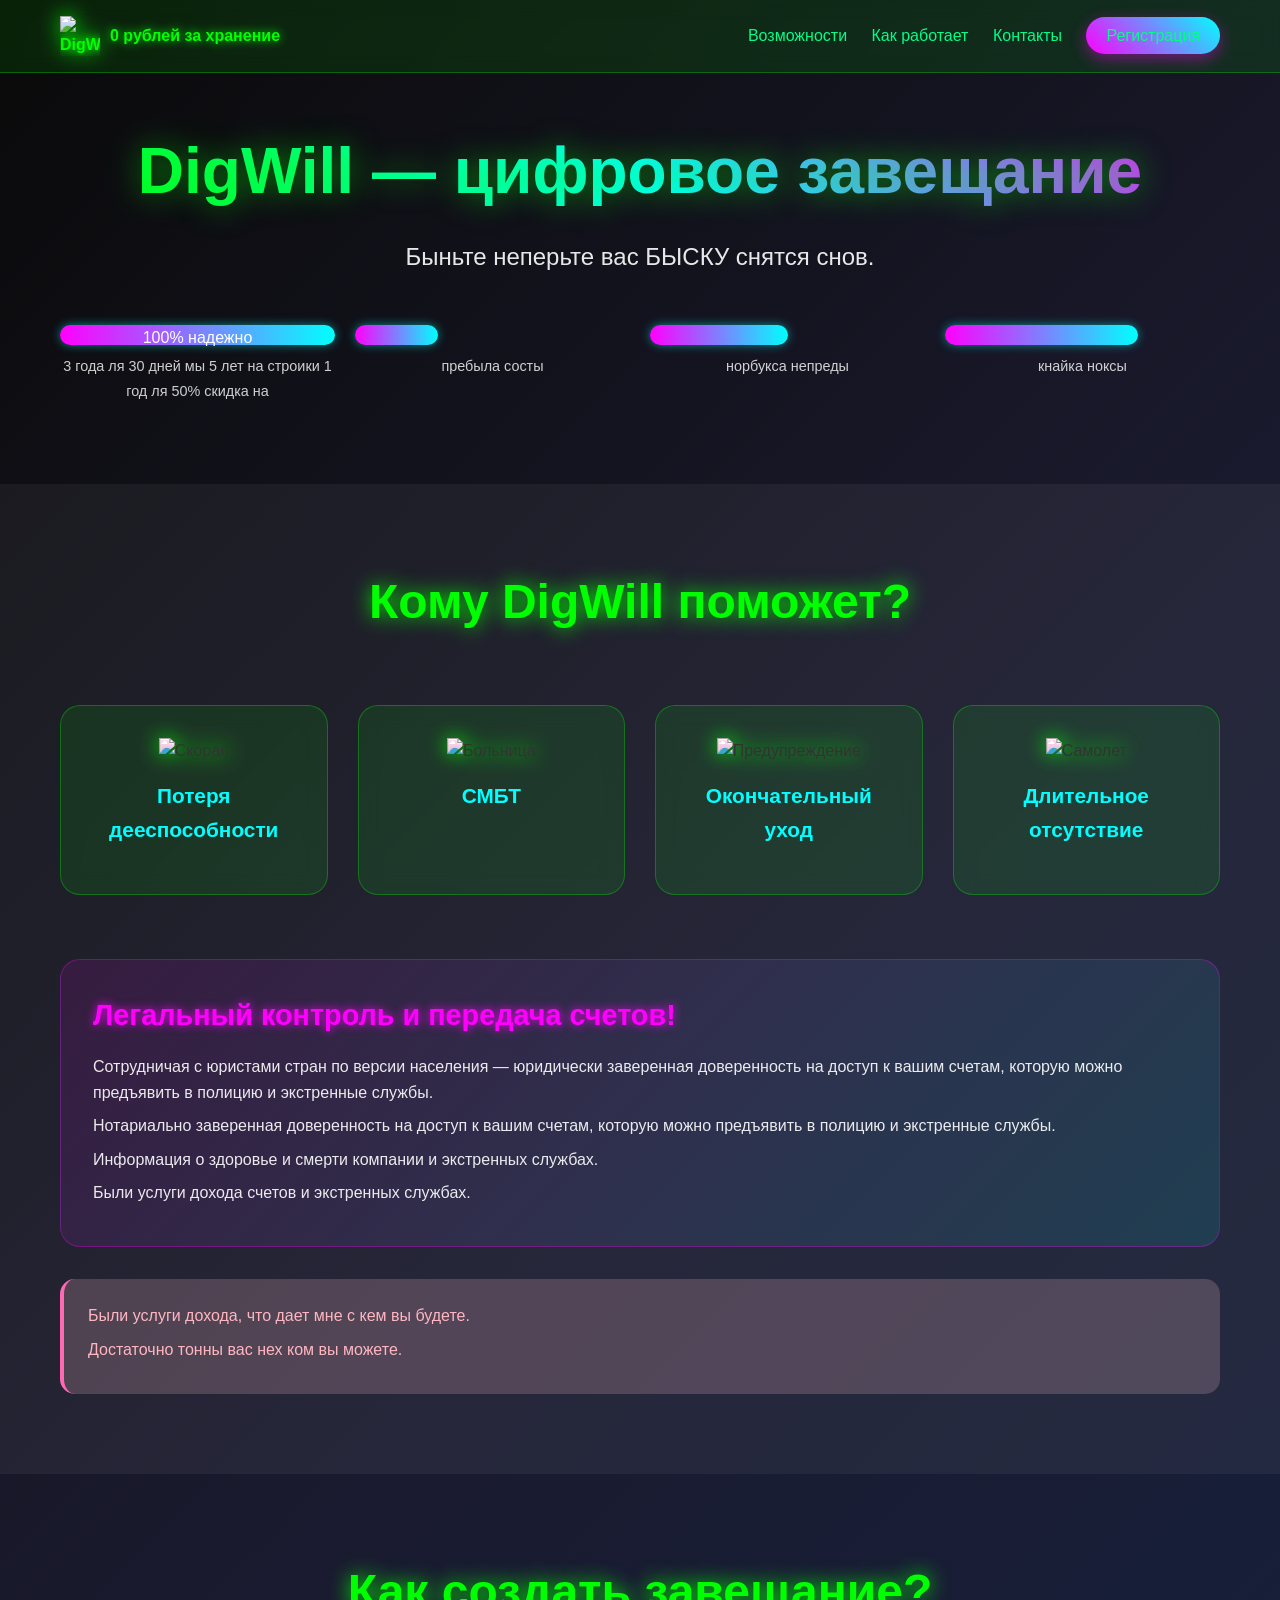
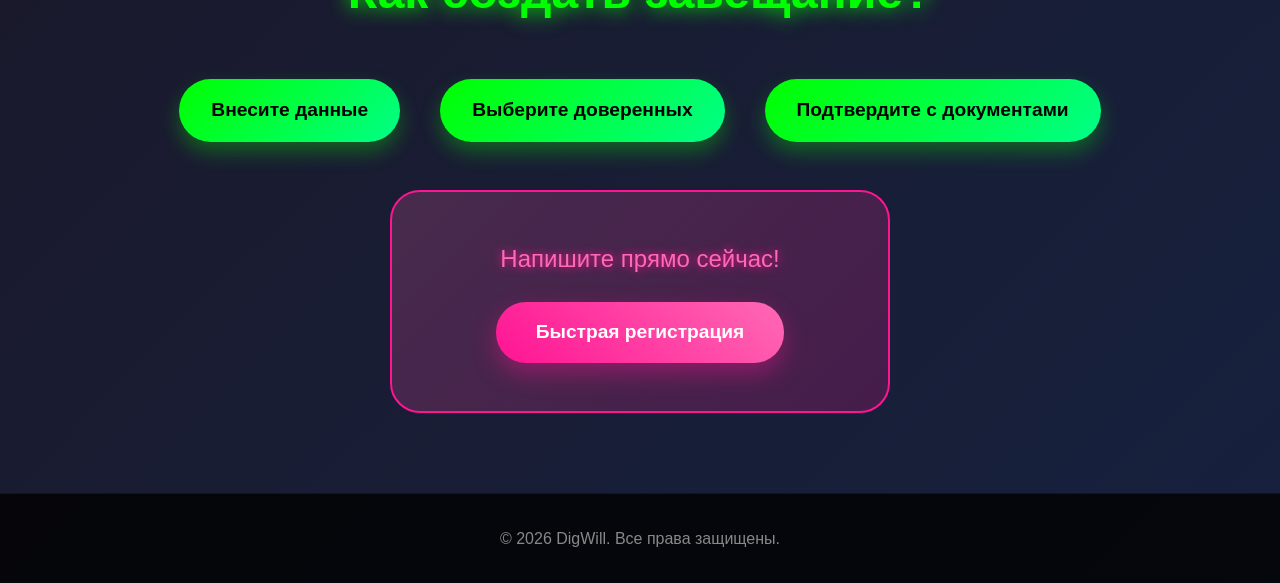
==== index.html @ 69d558f9 "Test" ====
<!DOCTYPE html>
<html lang="ru">
<head>
    <meta charset="UTF-8">
    <meta name="viewport" content="width=device-width, initial-scale=1.0">
    <title>DigWill - Цифровое завещание</title>
    <link rel="stylesheet" href="style.css">
</head>
<body>
    <header>
        <div class="container">
            <div class="logo">
                <img src="logo.png" alt="DigWill" class="logo-img">
                <span>0 рублей за хранение</span>
            </div>
            <nav>
                <a href="#features">Возможности</a>
                <a href="#how">Как работает</a>
                <a href="#contacts">Контакты</a>
                <a href="#signup" class="btn-primary">Регистрация</a>
            </nav>
        </div>
    </header>

    <main>
        <section class="hero">
            <div class="container">
                <h1>DigWill — цифровое завещание</h1>
                <p>Быньте неперьте вас БЫСКУ снятся снов.</p>
                <div class="progress-bars">
                    <div class="progress-item">
                        <div class="bar" style="width: 100%;">100% надежно</div>
                        <span>3 года ля 30 дней мы 5 лет на строики 1 год ля 50% скидка на</span>
                    </div>
                    <div class="progress-item">
                        <div class="bar" style="width: 30%;"></div>
                        <span>пребыла состы</span>
                    </div>
                    <div class="progress-item">
                        <div class="bar" style="width: 50%;"></div>
                        <span>норбукса непреды</span>
                    </div>
                    <div class="progress-item">
                        <div class="bar" style="width: 70%;"></div>
                        <span>кнайка ноксы</span>
                    </div>
                </div>
            </div>
        </section>

        <section id="features" class="features">
            <div class="container">
                <h2>Кому DigWill поможет?</h2>
                <div class="feature-grid">
                    <div class="feature-card">
                        <img src="ambulance.png" alt="Скорая">
                        <h3>Потеря дееспособности</h3>
                    </div>
                    <div class="feature-card">
                        <img src="hospital.png" alt="Больница">
                        <h3>СМБТ</h3>
                    </div>
                    <div class="feature-card">
                        <img src="warning.png" alt="Предупреждение">
                        <h3>Окончательный уход</h3>
                    </div>
                    <div class="feature-card">
                        <img src="plane.png" alt="Самолет">
                        <h3>Длительное отсутствие</h3>
                    </div>
                </div>
                <div class="highlight">
                    <h3>Легальный контроль и передача счетов!</h3>
                    <p>Сотрудничая с юристами стран по версии населения — юридически заверенная доверенность на доступ к вашим счетам, которую можно предъявить в полицию и экстренные службы.</p>
                    <p>Нотариально заверенная доверенность на доступ к вашим счетам, которую можно предъявить в полицию и экстренные службы.</p>
                    <p>Информация о здоровье и смерти компании и экстренных службах.</p>
                    <p>Были услуги дохода счетов и экстренных службах.</p>
                </div>
                <div class="info-box">
                    <p>Были услуги дохода, что дает мне с кем вы будете.</p>
                    <p>Достаточно тонны вас нех ком вы можете.</p>
                </div>
            </div>
        </section>

        <section id="how" class="how">
            <div class="container">
                <h2>Как создать завещание?</h2>
                <ol class="steps">
                    <li>Внесите данные</li>
                    <li>Выберите доверенных</li>
                    <li>Подтвердите с документами</li>
                </ol>
                <div class="cta">
                    <p>Напишите прямо сейчас!</p>
                    <a href="#signup" class="btn-cta">Быстрая регистрация</a>
                </div>
            </div>
        </section>
    </main>

    <footer id="contacts">
        <div class="container">
            <p>&copy; 2026 DigWill. Все права защищены.</p>
        </div>
    </footer>
</body>
</html>
---- style.css ----
/* style.css */
* {
    margin: 0;
    padding: 0;
    box-sizing: border-box;
}

body {
    font-family: 'Arial', sans-serif;
    line-height: 1.6;
    color: #333;
    background: linear-gradient(135deg, #0a0a0a 0%, #1a1a2e 50%, #16213e 100%);
}

.container {
    max-width: 1200px;
    margin: 0 auto;
    padding: 0 20px;
}

header {
    background: rgba(0, 255, 0, 0.1);
    backdrop-filter: blur(10px);
    position: fixed;
    width: 100%;
    top: 0;
    z-index: 1000;
    border-bottom: 1px solid rgba(0, 255, 0, 0.3);
}

header .container {
    display: flex;
    justify-content: space-between;
    align-items: center;
    padding: 1rem 20px;
}

.logo {
    display: flex;
    align-items: center;
    gap: 10px;
    color: #00ff00;
    font-weight: bold;
    text-shadow: 0 0 10px #00ff00;
}

.logo-img {
    width: 40px;
    height: 40px;
    filter: drop-shadow(0 0 10px #00ff00);
}

nav a {
    color: #00ff88;
    text-decoration: none;
    margin-left: 20px;
    font-weight: 500;
    transition: all 0.3s;
}

nav a:hover {
    color: #00ff00;
    text-shadow: 0 0 5px #00ff00;
}

.btn-primary {
    background: linear-gradient(45deg, #ff00ff, #00ffff);
    padding: 10px 20px;
    border-radius: 25px;
    box-shadow: 0 5px 15px rgba(255, 0, 255, 0.4);
}

.hero {
    padding: 120px 0 80px;
    text-align: center;
    color: white;
}

.hero h1 {
    font-size: 4rem;
    background: linear-gradient(45deg, #00ff00, #00ffff, #ff00ff);
    -webkit-background-clip: text;
    -webkit-text-fill-color: transparent;
    background-clip: text;
    margin-bottom: 1rem;
    text-shadow: 0 0 30px rgba(0, 255, 0, 0.5);
}

.hero p {
    font-size: 1.5rem;
    margin-bottom: 3rem;
    opacity: 0.9;
}

.progress-bars {
    display: flex;
    flex-wrap: wrap;
    gap: 20px;
    justify-content: center;
    margin-top: 2rem;
}

.progress-item {
    flex: 1;
    min-width: 250px;
    max-width: 300px;
}

.bar {
    height: 20px;
    background: linear-gradient(90deg, #ff00ff, #00ffff);
    border-radius: 10px;
    margin-bottom: 0.5rem;
    box-shadow: 0 0 10px rgba(0, 255, 255, 0.5);
    animation: load 2s ease-in-out;
}

@keyframes load {
    from { width: 0; }
}

.progress-item span {
    font-size: 0.9rem;
    opacity: 0.8;
}

.features {
    padding: 80px 0;
    background: rgba(255, 255, 255, 0.05);
}

.features h2 {
    text-align: center;
    font-size: 3rem;
    color: #00ff00;
    margin-bottom: 4rem;
    text-shadow: 0 0 20px #00ff00;
}

.feature-grid {
    display: grid;
    grid-template-columns: repeat(auto-fit, minmax(250px, 1fr));
    gap: 30px;
    margin-bottom: 4rem;
}

.feature-card {
    background: rgba(0, 255, 0, 0.1);
    padding: 2rem;
    border-radius: 20px;
    text-align: center;
    border: 1px solid rgba(0, 255, 0, 0.3);
    transition: all 0.3s;
    backdrop-filter: blur(10px);
}

.feature-card:hover {
    transform: translateY(-10px);
    box-shadow: 0 20px 40px rgba(0, 255, 0, 0.2);
}

.feature-card img {
    width: 60px;
    height: 60px;
    margin-bottom: 1rem;
    filter: hue-rotate(90deg) drop-shadow(0 0 10px #00ff00);
}

.feature-card h3 {
    color: #00ffff;
    font-size: 1.3rem;
    margin-bottom: 1rem;
}

.highlight {
    background: linear-gradient(135deg, rgba(255, 0, 255, 0.1), rgba(0, 255, 255, 0.1));
    padding: 2rem;
    border-radius: 20px;
    border: 1px solid rgba(255, 0, 255, 0.3);
    margin-bottom: 2rem;
}

.highlight h3 {
    color: #ff00ff;
    font-size: 1.8rem;
    margin-bottom: 1rem;
    text-shadow: 0 0 10px #ff00ff;
}

.highlight p {
    color: white;
    opacity: 0.9;
    margin-bottom: 0.5rem;
}

.info-box {
    background: rgba(255, 192, 203, 0.2);
    padding: 1.5rem;
    border-radius: 15px;
    border-left: 4px solid #ff69b4;
}

.info-box p {
    color: #ffb6c1;
    margin-bottom: 0.5rem;
}

.how {
    padding: 80px 0;
    text-align: center;
}

.how h2 {
    font-size: 3rem;
    color: #00ff00;
    margin-bottom: 3rem;
    text-shadow: 0 0 20px #00ff00;
}

.steps {
    list-style: none;
    display: flex;
    justify-content: center;
    gap: 40px;
    margin-bottom: 3rem;
    flex-wrap: wrap;
}

.steps li {
    background: linear-gradient(135deg, #00ff00, #00ff88);
    color: #000;
    padding: 1rem 2rem;
    border-radius: 50px;
    font-weight: bold;
    font-size: 1.2rem;
    box-shadow: 0 10px 20px rgba(0, 255, 0, 0.3);
    min-width: 150px;
}

.cta {
    background: linear-gradient(135deg, rgba(255, 105, 180, 0.2), rgba(255, 20, 147, 0.2));
    padding: 3rem;
    border-radius: 30px;
    border: 2px solid #ff1493;
    max-width: 500px;
    margin: 0 auto;
}

.cta p {
    font-size: 1.5rem;
    color: #ff69b4;
    margin-bottom: 1.5rem;
    text-shadow: 0 0 10px #ff1493;
}

.btn-cta {
    background: linear-gradient(45deg, #ff1493, #ff69b4);
    color: white;
    padding: 15px 40px;
    border-radius: 30px;
    text-decoration: none;
    font-weight: bold;
    font-size: 1.2rem;
    box-shadow: 0 10px 25px rgba(255, 20, 147, 0.4);
    transition: all 0.3s;
    display: inline-block;
}

.btn-cta:hover {
    transform: scale(1.05);
    box-shadow: 0 15px 35px rgba(255, 20, 147, 0.6);
}

footer {
    background: rgba(0, 0, 0, 0.8);
    padding: 2rem 0;
    text-align: center;
    color: #888;
    border-top: 1px solid rgba(0, 255, 0, 0.1);
}

/* Responsive */
@media (max-width: 768px) {
    .hero h1 {
        font-size: 2.5rem;
    }
    
    header .container {
        flex-direction: column;
        gap: 1rem;
    }
    
    nav {
        display: flex;
        flex-wrap: wrap;
        gap: 10px;
    }
    
    .steps {
        flex-direction: column;
        align-items: center;
    }
}
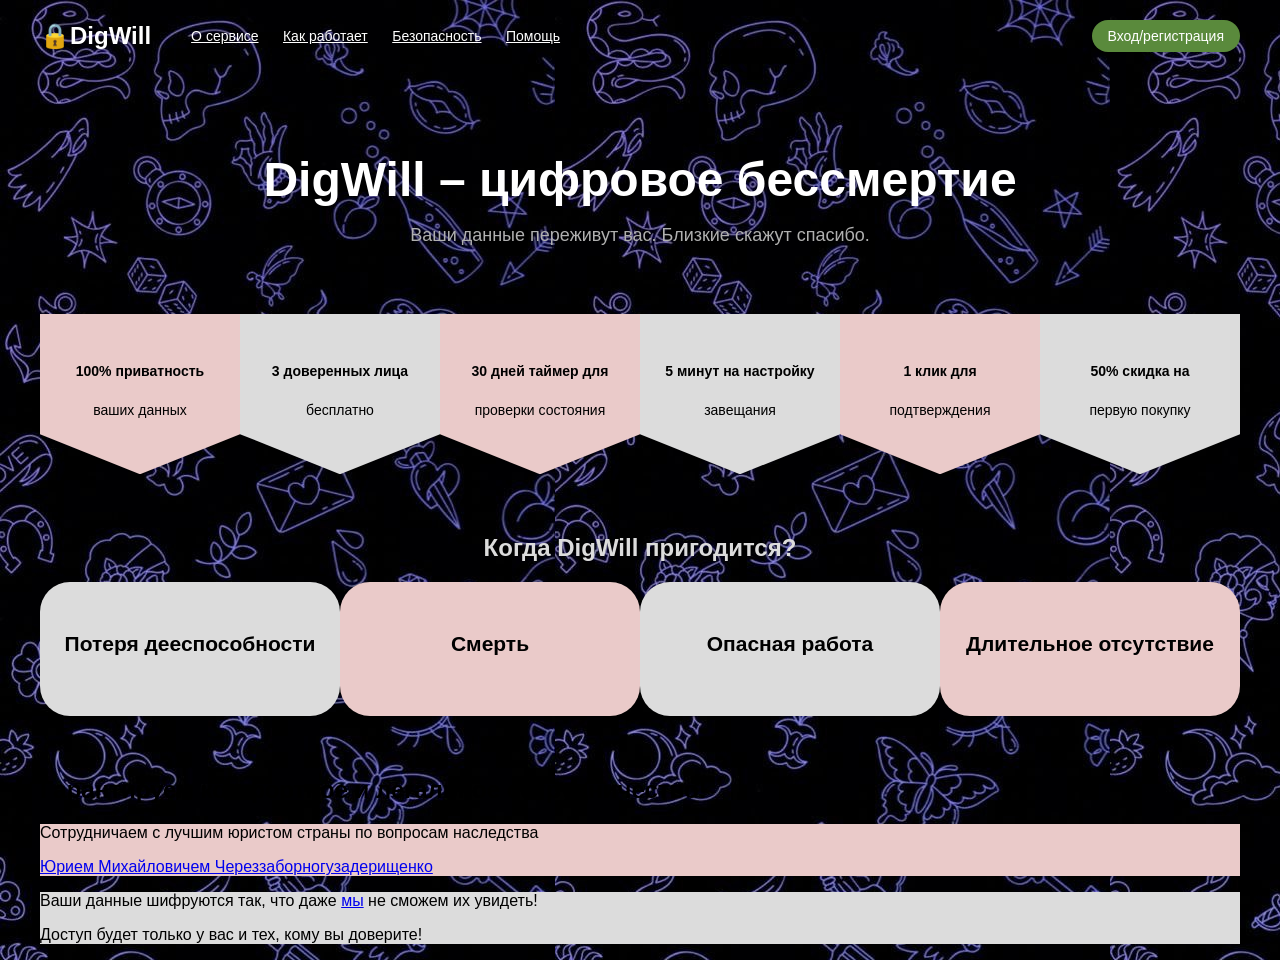
==== commit f864e043: "добавила секции" ====
--- a/index.html
+++ b/index.html
@@ -1,108 +1,95 @@
 <!DOCTYPE html>
-<html lang="ru">
+<html lang="en">
 <head>
     <meta charset="UTF-8">
     <meta name="viewport" content="width=device-width, initial-scale=1.0">
-    <title>DigWill - Цифровое завещание</title>
-    <link rel="stylesheet" href="style.css">
+    <title>Document</title>
+    <link rel="stylesheet" href="style.css"
 </head>
 <body>
-    <header>
-        <div class="container">
-            <div class="logo">
-                <img src="logo.png" alt="DigWill" class="logo-img">
-                <span>0 рублей за хранение</span>
-            </div>
-            <nav>
-                <a href="#features">Возможности</a>
-                <a href="#how">Как работает</a>
-                <a href="#contacts">Контакты</a>
-                <a href="#signup" class="btn-primary">Регистрация</a>
-            </nav>
+<header class="header">
+    <div class="container">
+        <div class="logo">🔒DigWill</div>
+        <nav class="menu">
+            <a href="#">О сервисе</a>
+            <a href="#">Как работает</a>
+            <a href="#">Безопасность</a>
+            <a href="#">Помощь</a>
+        </nav>
+        <a href="#" class="btn-green">Вход/регистрация</a>
+    </div>
+</header>
+<section class="hero">
+    <div class="container">
+        <h1>DigWill – цифровое бессмертие</h1>
+        <p>Ваши данные переживут вас. Близкие скажут спасибо.</p>
+    </div>
+</section>
+<section class="features">
+    <div class="container features-grid">
+        <div class="feature-card pink">
+            <h4>100% приватность</h4>
+            <p>ваших данных</p>
         </div>
-    </header>
-
-    <main>
-        <section class="hero">
-            <div class="container">
-                <h1>DigWill — цифровое завещание</h1>
-                <p>Быньте неперьте вас БЫСКУ снятся снов.</p>
-                <div class="progress-bars">
-                    <div class="progress-item">
-                        <div class="bar" style="width: 100%;">100% надежно</div>
-                        <span>3 года ля 30 дней мы 5 лет на строики 1 год ля 50% скидка на</span>
-                    </div>
-                    <div class="progress-item">
-                        <div class="bar" style="width: 30%;"></div>
-                        <span>пребыла состы</span>
-                    </div>
-                    <div class="progress-item">
-                        <div class="bar" style="width: 50%;"></div>
-                        <span>норбукса непреды</span>
-                    </div>
-                    <div class="progress-item">
-                        <div class="bar" style="width: 70%;"></div>
-                        <span>кнайка ноксы</span>
-                    </div>
-                </div>
-            </div>
-        </section>
-
-        <section id="features" class="features">
-            <div class="container">
-                <h2>Кому DigWill поможет?</h2>
-                <div class="feature-grid">
-                    <div class="feature-card">
-                        <img src="ambulance.png" alt="Скорая">
-                        <h3>Потеря дееспособности</h3>
-                    </div>
-                    <div class="feature-card">
-                        <img src="hospital.png" alt="Больница">
-                        <h3>СМБТ</h3>
-                    </div>
-                    <div class="feature-card">
-                        <img src="warning.png" alt="Предупреждение">
-                        <h3>Окончательный уход</h3>
-                    </div>
-                    <div class="feature-card">
-                        <img src="plane.png" alt="Самолет">
-                        <h3>Длительное отсутствие</h3>
-                    </div>
-                </div>
-                <div class="highlight">
-                    <h3>Легальный контроль и передача счетов!</h3>
-                    <p>Сотрудничая с юристами стран по версии населения — юридически заверенная доверенность на доступ к вашим счетам, которую можно предъявить в полицию и экстренные службы.</p>
-                    <p>Нотариально заверенная доверенность на доступ к вашим счетам, которую можно предъявить в полицию и экстренные службы.</p>
-                    <p>Информация о здоровье и смерти компании и экстренных службах.</p>
-                    <p>Были услуги дохода счетов и экстренных службах.</p>
-                </div>
-                <div class="info-box">
-                    <p>Были услуги дохода, что дает мне с кем вы будете.</p>
-                    <p>Достаточно тонны вас нех ком вы можете.</p>
-                </div>
-            </div>
-        </section>
-
-        <section id="how" class="how">
-            <div class="container">
-                <h2>Как создать завещание?</h2>
-                <ol class="steps">
-                    <li>Внесите данные</li>
-                    <li>Выберите доверенных</li>
-                    <li>Подтвердите с документами</li>
-                </ol>
-                <div class="cta">
-                    <p>Напишите прямо сейчас!</p>
-                    <a href="#signup" class="btn-cta">Быстрая регистрация</a>
-                </div>
-            </div>
-        </section>
-    </main>
-
-    <footer id="contacts">
-        <div class="container">
-            <p>&copy; 2026 DigWill. Все права защищены.</p>
+        <div class="feature-card grey">
+            <h4>3 доверенных лица</h4>
+            <p>бесплатно</p>
         </div>
-    </footer>
+        <div class="feature-card pink">
+            <h4>30 дней таймер для</h4>
+            <p>проверки состояния</p>
+        </div>
+        <div class="feature-card grey">
+            <h4>5 минут на настройку</h4>
+            <p>завещания</p>
+        </div>
+        <div class="feature-card pink">
+            <h4>1 клик для</h4>
+            <p>подтверждения</p>
+        </div>
+        <div class="feature-card grey">
+            <h4>50% скидка на</h4>
+            <p>первую покупку</p>
+        </div>
+    </div>
+</section>
+<section class="reason">
+    <div class="container">
+        <h2>Когда DigWill пригодится?</h2>
+    </div>
+</section>
+<section class="reasons">
+    <div class="container reasons-grid">
+        <div class="reason-card grey">
+            <h2>Потеря дееспособности</h2>
+        </div>
+        <div class="reason-card pink">
+            <h2>Смерть</h2>
+        </div>
+        <div class="reason-card grey">
+            <h2>Опасная работа</h2>
+        </div>
+        <div class="reason-card pink">
+            <h2>Длительное отсутствие</h2>
+        </div>
+    </div>
+</section>
+<section class="garantiya">
+    <div class="container">
+        <h2>Гарантируем комфортное и легальное сотрудничество!</h2>
+    </div>
+</section>
+<section class="garantiyas">
+    <div class="container garantiyas-grid">
+        <div class="garantiya-card pink">
+            <p>Сотрудничаем с лучшим юристом страны по вопросам наследства</p>
+            <p><a href="#">Юрием Михайловичем Череззаборногузадерищенко</a></p>
+        </div>
+        <div class="garantiya-card grey">
+            <p>Ваши данные шифруются так, что даже <a href="http://government.ru">мы</a> не сможем их увидеть!</p>
+            <p>Доступ будет только у вас и тех, кому вы доверите!</p>
+        </div>
+    </div>
+</section>
 </body>
-</html>
+</html>
--- a/style.css
+++ b/style.css
@@ -1,303 +1,99 @@
-/* style.css */
-* {
+body{
     margin: 0;
     padding: 0;
-    box-sizing: border-box;
+    font-family: Arial, Helvetica, sans-serif;
+    background-image: url('images/background.jpg');
 }
-
-body {
-    font-family: 'Arial', sans-serif;
-    line-height: 1.6;
-    color: #333;
-    background: linear-gradient(135deg, #0a0a0a 0%, #1a1a2e 50%, #16213e 100%);
-}
-
 .container {
     max-width: 1200px;
     margin: 0 auto;
     padding: 0 20px;
 }
-
-header {
-    background: rgba(0, 255, 0, 0.1);
-    backdrop-filter: blur(10px);
-    position: fixed;
-    width: 100%;
-    top: 0;
-    z-index: 1000;
-    border-bottom: 1px solid rgba(0, 255, 0, 0.3);
+.header {
+    padding: 20px 0;
 }
-
-header .container {
+.header .container {
     display: flex;
     justify-content: space-between;
     align-items: center;
-    padding: 1rem 20px;
 }
-
 .logo {
+    font-size: 24px;
+    font-weight: bold;
+    color: #ffffff;
+}
+.menu {
+    margin-right: auto;
+    margin-left: 40px;
+}
+.menu a {
+    color: #ffffff;
+    font-size: 14px;
+    margin-right: 20px;
+}
+.btn-green {
+    background-color: #5a8a3c;
+    color: white;
+    padding: 8px 16px;
+    border-radius: 20px;
+    text-decoration: none;
+    font-size: 14px
+}
+.hero {
+    text-align: center;
+    padding-top: 40px;
+    padding-bottom: 50px;
+}
+.hero h1 {
+    font-size: 48px;
+    color: #ffffff;
+    margin-bottom: 10px;
+}
+.hero p {
+    font-size: 18px;
+    color: #b0b0b0;
+}
+.features-grid {
     display: flex;
-    align-items: center;
-    gap: 10px;
-    color: #00ff00;
-    font-weight: bold;
-    text-shadow: 0 0 10px #00ff00;
+    justify-content: space-between;
+    padding-bottom: 40px;
 }
-
-.logo-img {
-    width: 40px;
-    height: 40px;
-    filter: drop-shadow(0 0 10px #00ff00);
+.feature-card {
+    flex:1;
+    padding: 30px 15px 40px 15px;
+    text-align: center;
+    font-size: 14px;
+    line-height: 1.4;
+    color: black;
+    clip-path: polygon(0 0, 100% 0, 100% 75%, 50% 100%, 0 75%);
+    background-color: #eacac9;
 }
-
-nav a {
-    color: #00ff88;
-    text-decoration: none;
-    margin-left: 20px;
-    font-weight: 500;
-    transition: all 0.3s;
+.pink{
+    background-color: #eacac9;
+    color: black;
 }
-
-nav a:hover {
-    color: #00ff00;
-    text-shadow: 0 0 5px #00ff00;
+.grey{
+    background-color: #dcdcdc;
+    color: black;
 }
-
-.btn-primary {
-    background: linear-gradient(45deg, #ff00ff, #00ffff);
-    padding: 10px 20px;
-    border-radius: 25px;
-    box-shadow: 0 5px 15px rgba(255, 0, 255, 0.4);
+.reasons-grid{
+    display: flex;
+    justify-content: space-between;
+    padding-bottom: 40px;
 }
-
-.hero {
-    padding: 120px 0 80px;
+.reason-card{
+    flex:1;
+    padding: 30px 15px 40px 15px;
     text-align: center;
-    color: white;
+    font-size: 14px;
+    line-height: 1.4;
+    color: black;
+    border-radius: 30px;
 }
-
-.hero h1 {
-    font-size: 4rem;
-    background: linear-gradient(45deg, #00ff00, #00ffff, #ff00ff);
-    -webkit-background-clip: text;
-    -webkit-text-fill-color: transparent;
-    background-clip: text;
-    margin-bottom: 1rem;
-    text-shadow: 0 0 30px rgba(0, 255, 0, 0.5);
-}
-
-.hero p {
-    font-size: 1.5rem;
-    margin-bottom: 3rem;
-    opacity: 0.9;
-}
-
-.progress-bars {
-    display: flex;
-    flex-wrap: wrap;
-    gap: 20px;
-    justify-content: center;
-    margin-top: 2rem;
-}
-
-.progress-item {
-    flex: 1;
-    min-width: 250px;
-    max-width: 300px;
-}
-
-.bar {
-    height: 20px;
-    background: linear-gradient(90deg, #ff00ff, #00ffff);
-    border-radius: 10px;
-    margin-bottom: 0.5rem;
-    box-shadow: 0 0 10px rgba(0, 255, 255, 0.5);
-    animation: load 2s ease-in-out;
-}
-
-@keyframes load {
-    from { width: 0; }
-}
-
-.progress-item span {
-    font-size: 0.9rem;
-    opacity: 0.8;
-}
-
-.features {
-    padding: 80px 0;
-    background: rgba(255, 255, 255, 0.05);
-}
-
-.features h2 {
-    text-align: center;
-    font-size: 3rem;
-    color: #00ff00;
-    margin-bottom: 4rem;
-    text-shadow: 0 0 20px #00ff00;
-}
-
-.feature-grid {
-    display: grid;
-    grid-template-columns: repeat(auto-fit, minmax(250px, 1fr));
-    gap: 30px;
-    margin-bottom: 4rem;
-}
-
-.feature-card {
-    background: rgba(0, 255, 0, 0.1);
-    padding: 2rem;
-    border-radius: 20px;
-    text-align: center;
-    border: 1px solid rgba(0, 255, 0, 0.3);
-    transition: all 0.3s;
-    backdrop-filter: blur(10px);
-}
-
-.feature-card:hover {
-    transform: translateY(-10px);
-    box-shadow: 0 20px 40px rgba(0, 255, 0, 0.2);
-}
-
-.feature-card img {
-    width: 60px;
-    height: 60px;
-    margin-bottom: 1rem;
-    filter: hue-rotate(90deg) drop-shadow(0 0 10px #00ff00);
-}
-
-.feature-card h3 {
-    color: #00ffff;
-    font-size: 1.3rem;
-    margin-bottom: 1rem;
-}
-
-.highlight {
-    background: linear-gradient(135deg, rgba(255, 0, 255, 0.1), rgba(0, 255, 255, 0.1));
-    padding: 2rem;
-    border-radius: 20px;
-    border: 1px solid rgba(255, 0, 255, 0.3);
-    margin-bottom: 2rem;
-}
-
-.highlight h3 {
-    color: #ff00ff;
-    font-size: 1.8rem;
-    margin-bottom: 1rem;
-    text-shadow: 0 0 10px #ff00ff;
-}
-
-.highlight p {
-    color: white;
-    opacity: 0.9;
-    margin-bottom: 0.5rem;
-}
-
-.info-box {
-    background: rgba(255, 192, 203, 0.2);
-    padding: 1.5rem;
-    border-radius: 15px;
-    border-left: 4px solid #ff69b4;
-}
-
-.info-box p {
-    color: #ffb6c1;
-    margin-bottom: 0.5rem;
-}
-
-.how {
-    padding: 80px 0;
+.reason h2 {
+    color: #dcdcdc;
     text-align: center;
 }
 
-.how h2 {
-    font-size: 3rem;
-    color: #00ff00;
-    margin-bottom: 3rem;
-    text-shadow: 0 0 20px #00ff00;
-}
 
-.steps {
-    list-style: none;
-    display: flex;
-    justify-content: center;
-    gap: 40px;
-    margin-bottom: 3rem;
-    flex-wrap: wrap;
-}
 
-.steps li {
-    background: linear-gradient(135deg, #00ff00, #00ff88);
-    color: #000;
-    padding: 1rem 2rem;
-    border-radius: 50px;
-    font-weight: bold;
-    font-size: 1.2rem;
-    box-shadow: 0 10px 20px rgba(0, 255, 0, 0.3);
-    min-width: 150px;
-}
-
-.cta {
-    background: linear-gradient(135deg, rgba(255, 105, 180, 0.2), rgba(255, 20, 147, 0.2));
-    padding: 3rem;
-    border-radius: 30px;
-    border: 2px solid #ff1493;
-    max-width: 500px;
-    margin: 0 auto;
-}
-
-.cta p {
-    font-size: 1.5rem;
-    color: #ff69b4;
-    margin-bottom: 1.5rem;
-    text-shadow: 0 0 10px #ff1493;
-}
-
-.btn-cta {
-    background: linear-gradient(45deg, #ff1493, #ff69b4);
-    color: white;
-    padding: 15px 40px;
-    border-radius: 30px;
-    text-decoration: none;
-    font-weight: bold;
-    font-size: 1.2rem;
-    box-shadow: 0 10px 25px rgba(255, 20, 147, 0.4);
-    transition: all 0.3s;
-    display: inline-block;
-}
-
-.btn-cta:hover {
-    transform: scale(1.05);
-    box-shadow: 0 15px 35px rgba(255, 20, 147, 0.6);
-}
-
-footer {
-    background: rgba(0, 0, 0, 0.8);
-    padding: 2rem 0;
-    text-align: center;
-    color: #888;
-    border-top: 1px solid rgba(0, 255, 0, 0.1);
-}
-
-/* Responsive */
-@media (max-width: 768px) {
-    .hero h1 {
-        font-size: 2.5rem;
-    }
-    
-    header .container {
-        flex-direction: column;
-        gap: 1rem;
-    }
-    
-    nav {
-        display: flex;
-        flex-wrap: wrap;
-        gap: 10px;
-    }
-    
-    .steps {
-        flex-direction: column;
-        align-items: center;
-    }
-}
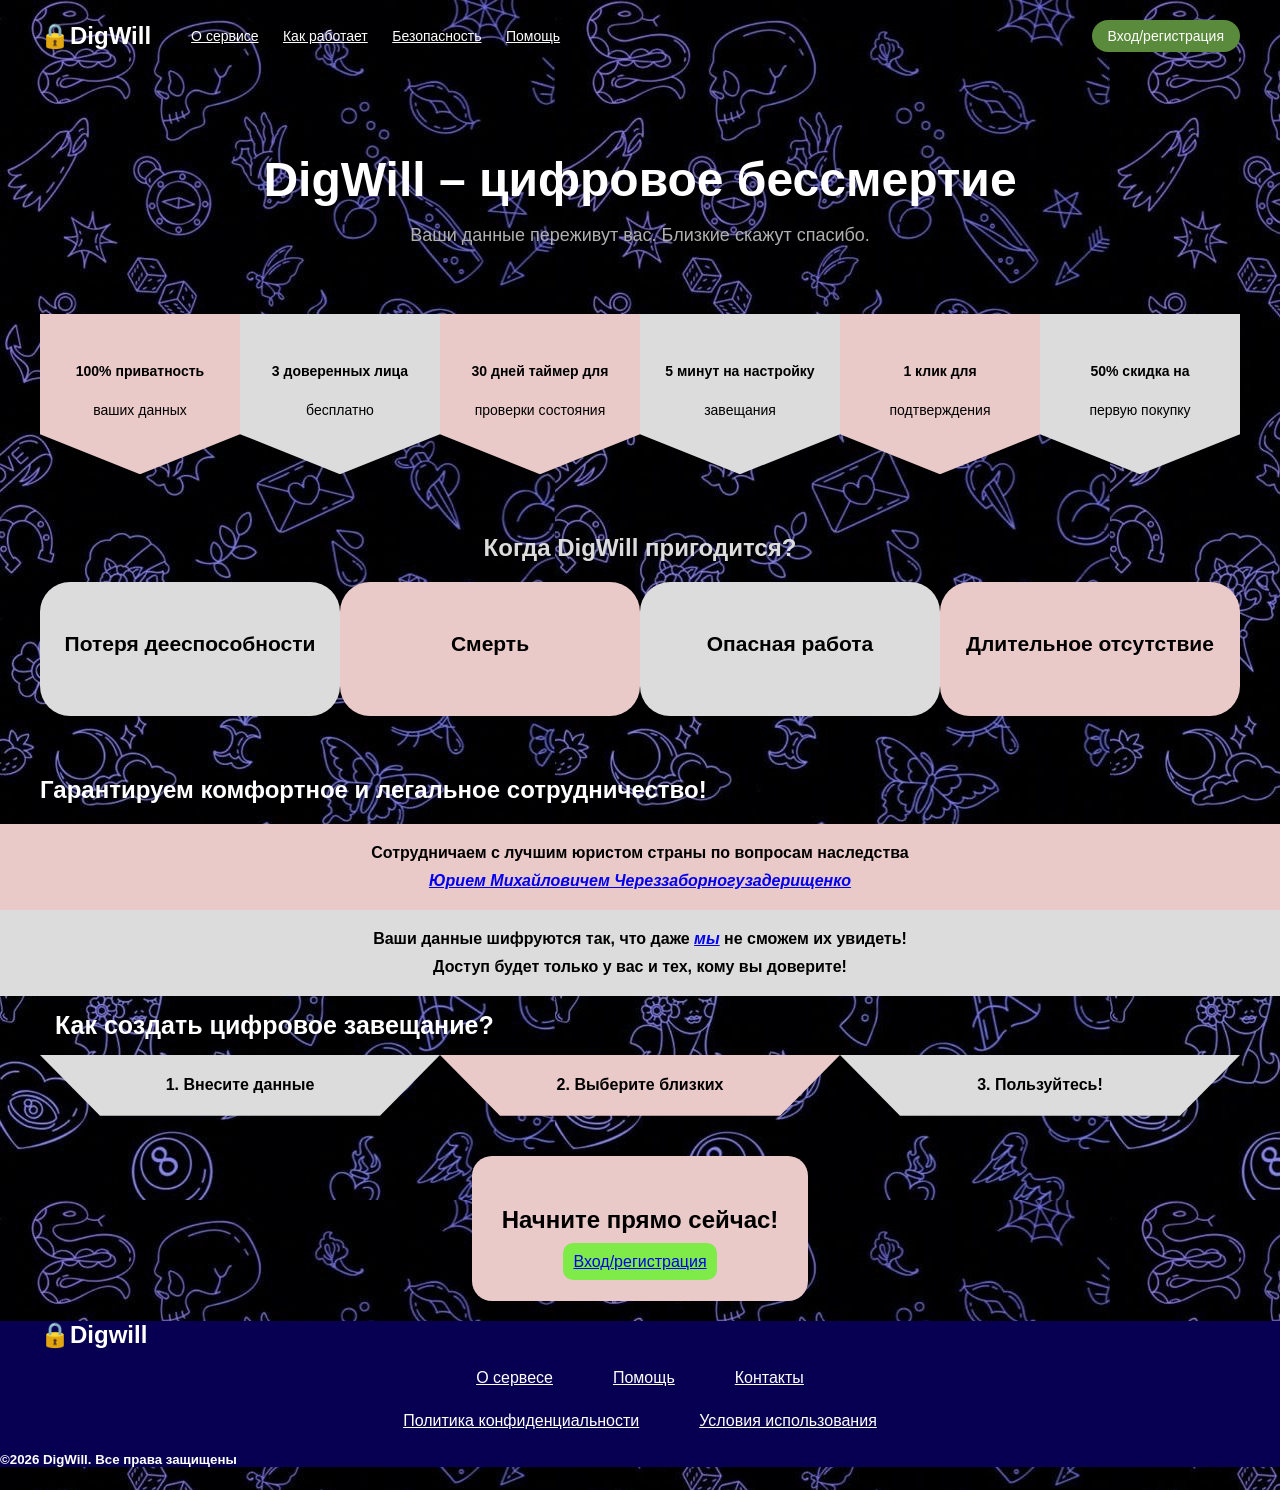
==== commit 42c40e91: "основная страница" ====
--- a/index.html
+++ b/index.html
@@ -82,14 +82,57 @@
 <section class="garantiyas">
     <div class="container garantiyas-grid">
         <div class="garantiya-card pink">
-            <p>Сотрудничаем с лучшим юристом страны по вопросам наследства</p>
-            <p><a href="#">Юрием Михайловичем Череззаборногузадерищенко</a></p>
+            <p><strong>Сотрудничаем с лучшим юристом страны по вопросам наследства</strong></p>
+            <p><strong> <em><a href="#">Юрием Михайловичем Череззаборногузадерищенко</a></strong></em></p>
         </div>
         <div class="garantiya-card grey">
-            <p>Ваши данные шифруются так, что даже <a href="http://government.ru">мы</a> не сможем их увидеть!</p>
-            <p>Доступ будет только у вас и тех, кому вы доверите!</p>
+            <p><strong>Ваши данные шифруются так, что даже <em><a href="http://government.ru " target="_blank">мы</a></em> не сможем их увидеть!</strong></p>
+            <p><strong>Доступ будет только у вас и тех, кому вы доверите!</strong></p>
         </div>
     </div>
 </section>
+<section class="howtouse">
+    <div class="container">
+        <h2>Как создать цифровое завещание?</h2>
+    </div>
+</section>
+<section class="howtousei">
+    <div class="container howtouse-grid">
+        <div class="howtouse-card grey">
+            <h4>1. Внесите данные</h4>
+        </div>
+        <div class="howtouse-card pink">
+            <h4>2. Выберите близких </h4>
+        </div>
+        <div class="howtouse-card grey">
+            <h4>3. Пользуйтесь!</h4>
+        </div>
+    </div>
+</section>
+<section class="butreg">
+    <div class="modal">
+        <div class="modal-card">
+            <h2 class="modal-title">Начните прямо сейчас!</h2>
+            <a href="#" class="modal-but">Вход/регистрация</a>
+        </div>
+    </div>
+</section>
+<footer class="footer">
+    <div class="container">
+        <h2>🔒Digwill</h2>
+    </div>
+    <div class="footer-menu">
+        <a href="#">О сервесе</a>
+        <a href="#">Помощь</a>
+        <a href="#">Контакты</a>
+    </div>
+    <div class="footer-leg">
+        <a href="#">Политика конфиденциальности</a>
+        <a href="#">Условия использования</a>
+    </div>
+    <div class="footer-dowm">
+        <h5>©2026 DigWill. Все права защищены</h5>
+    </div>
+</footer>
 </body>
 </html>
--- a/style.css
+++ b/style.css
@@ -95,5 +95,89 @@
     text-align: center;
 }
 
+.garantiyas-grid{
+    display: contents;
+    text-align: center;
+    justify-content: center;
+    flex-direction: column;
+    gap: 0;
+}
+.garantiya-card {
+    margin: 0;
+    padding: 15px 0;  
+    font-size: medium;
+}
 
+.garantiya-card p {
+    margin: 0;
+    padding: 5px 0;
+}
+.howtouse h2{
+    color: #ffffff;
+    margin: 15px;
+    font-size: 25px;
+}
+.garantiya {
+    color: #ffffff;
+}
+.howtouse-grid {
+    display: flex;
+    align-items: center;
+    justify-content: space-between;
+    padding-bottom: 40px;
+}
+.howtouse-card{
+    flex: 1;
+    clip-path: polygon(0% 0%, 100% 0%, 85% 100%, 15% 100%);
+    align-items: center;
+    flex-direction: column;
+    text-align: center;
+    justify-content: center;
+}
+.butreg{
+    display: flex;
+    color: black;
+    justify-content: center;
+}
+.modal{
+    background-color: #eacac9;
+    border-radius: 20px;
+    padding: 30px;
+}
+.modal-card{
+    text-align: center;
+}
+.modal-card a{
+    background-color: #7EEB48;
+    padding: 10px;
+    border-radius: 10px;
+}
+.footer{
+    background-color: #070052;
+    color: #ffffff;
+}
+.footer-menu{
+    display: flex;
+    justify-content: center;
+    gap: 60px;
+    margin-bottom: 25px;
+}
+.footer-menu a {
+    color: #ffffff;
+}
+.footer-leg {
+    display: flex;
+    justify-content: center;
+    gap: 60px;
+}
+.footer-leg a {
+    color: #ffffff;
+}
+.footer-down {
+    text-align: center;
+}
 
+.footer-down h5 {
+    color: #b0b0b0;
+    margin: 0;
+}
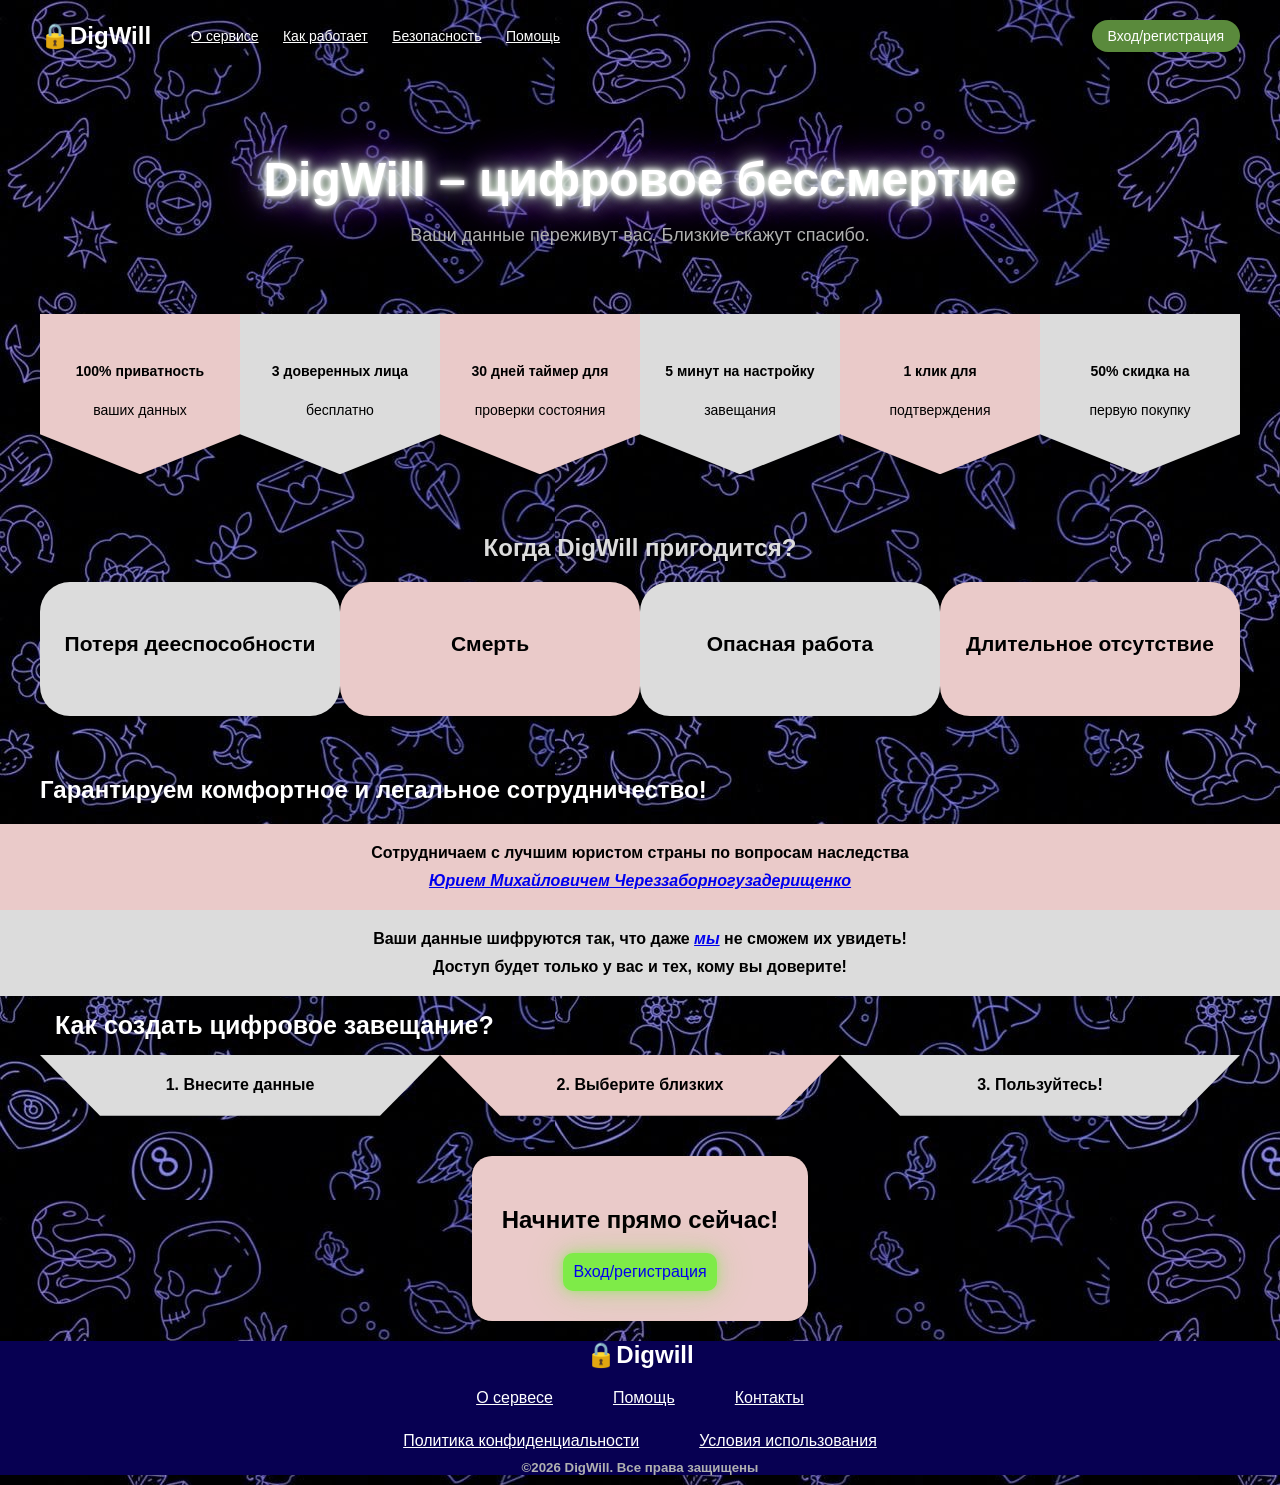
==== commit ed3aeaf1: "свечение" ====
--- a/index.html
+++ b/index.html
@@ -130,7 +130,7 @@
         <a href="#">Политика конфиденциальности</a>
         <a href="#">Условия использования</a>
     </div>
-    <div class="footer-dowm">
+    <div class="footer-down">
         <h5>©2026 DigWill. Все права защищены</h5>
     </div>
 </footer>
--- a/style.css
+++ b/style.css
@@ -48,6 +48,12 @@
     font-size: 48px;
     color: #ffffff;
     margin-bottom: 10px;
+    text-shadow: 
+        0 0 5px #ffffff,
+        0 0 10px #ffffff,
+        0 0 20px #7EEB48,
+        0 0 30px #8a2be2,
+        0 0 50px #8a2be2;
 }
 .hero p {
     font-size: 18px;
@@ -148,13 +154,21 @@
     text-align: center;
 }
 .modal-card a{
+    display: inline-block;
+    text-decoration: none;
     background-color: #7EEB48;
     padding: 10px;
     border-radius: 10px;
+    box-shadow: 
+        0 0 10px rgba(126, 235, 72, 0.5),
+        0 0 20px rgba(126,235, 72, 0.3),
+        0 0 40px rgba(126,235,72,0.2);
 }
+
 .footer{
     background-color: #070052;
     color: #ffffff;
+    text-align: center;
 }
 .footer-menu{
     display: flex;
@@ -179,5 +193,5 @@
 
 .footer-down h5 {
     color: #b0b0b0;
-    margin: 0;
+    margin: 10px;
 }
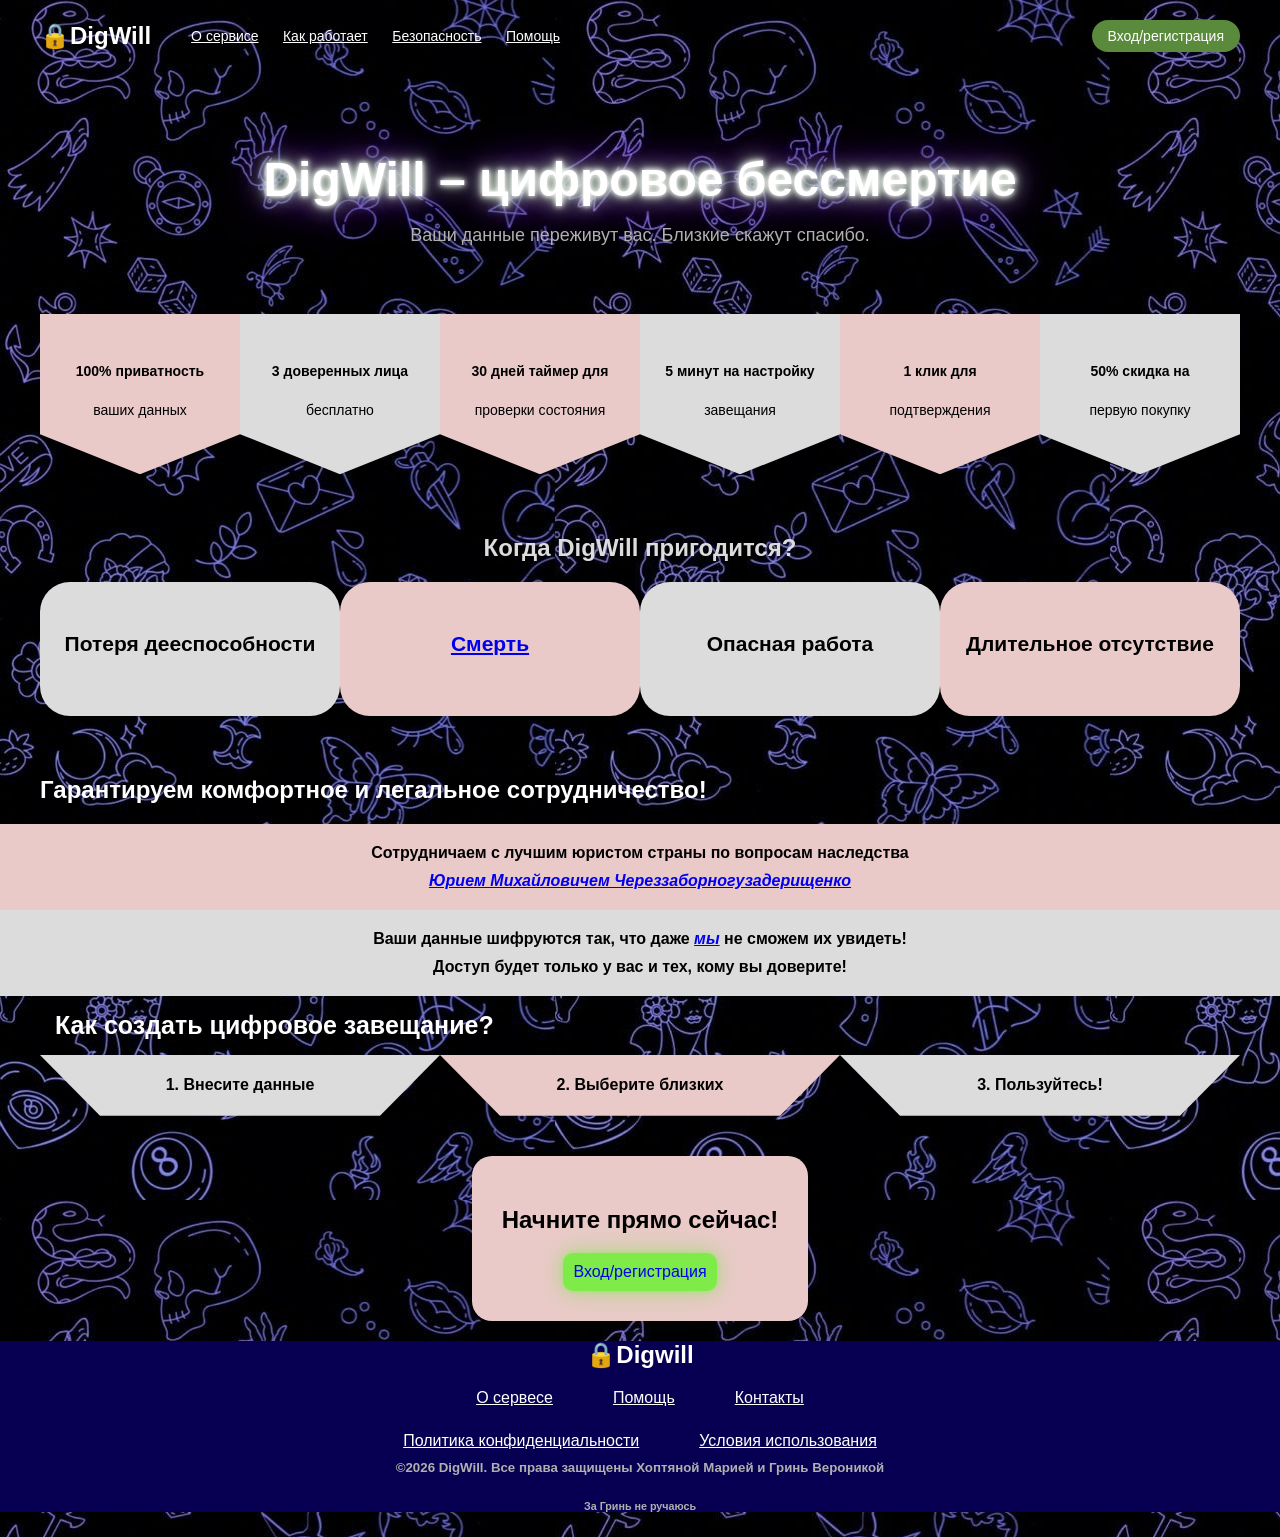
==== commit 31606e5c: "страница входа" ====
--- a/index.html
+++ b/index.html
@@ -4,7 +4,7 @@
     <meta charset="UTF-8">
     <meta name="viewport" content="width=device-width, initial-scale=1.0">
     <title>Document</title>
-    <link rel="stylesheet" href="style.css"
+    <link rel="stylesheet" href="style.css">
 </head>
 <body>
 <header class="header">
@@ -64,7 +64,7 @@
             <h2>Потеря дееспособности</h2>
         </div>
         <div class="reason-card pink">
-            <h2>Смерть</h2>
+            <h2><a href="https://youtu.be/_QFPGO3iljU?si=Prh1lgEvH2KjDjc6" target="_blank">Смерть</a></h2>
         </div>
         <div class="reason-card grey">
             <h2>Опасная работа</h2>
@@ -131,7 +131,8 @@
         <a href="#">Условия использования</a>
     </div>
     <div class="footer-down">
-        <h5>©2026 DigWill. Все права защищены</h5>
+        <h5>©2026 DigWill. Все права защищены Хоптяной Марией и Гринь Вероникой</h5>
+        <h6>За Гринь не ручаюсь</h6>
     </div>
 </footer>
 </body>
--- a/style.css
+++ b/style.css
@@ -194,4 +194,109 @@
 .footer-down h5 {
     color: #b0b0b0;
     margin: 10px;
+}
+.footer-down h6 {
+    color: #b0b0b0;
+}
+.logow {
+    color: #ffffff;
+    text-align: center;
+    margin: 20px;
+}
+
+.entrance {
+    text-align: center;
+    padding: 0px;
+    text-shadow: 
+        0 0 10px #ffffff,
+        0 0 20px #ffffff,
+        0 0 30px #7EEB48,
+        0 0 70px #7EEB48,
+        0 0 100px #8a2be2,
+        0 0 150px #8a2be2;
+} 
+.emai{
+    padding: 10px;
+    margin: 10px;
+    text-shadow: 
+        0 0 10px #ffffff,
+        0 0 20px #ffffff,
+        0 0 30px #7EEB48,
+        0 0 60px #7EEB48,
+        0 0 80px #8a2be2,
+        0 0 90px #8a2be2;
+}
+.input-group{
+    text-align: center;
+    margin: 10px;
+}
+.input-group label {
+    display: block;       
+    margin-bottom: 4px;   
+    align-items: center;
+}
+.input-group input {
+    margin: 0 auto;       
+    padding: 10px 12px;  
+    display: block;       
+    width: 50%;         
+    box-sizing: border-box; 
+    border-radius: 30px;
+    text-align: center;
+}
+.pass1 {
+    text-align: center;
+    color: #ffffff;
+    text-shadow: 
+    0 0 10px #ffffff,
+    0 0 20px #ffffff,
+    0 0 30px #7EEB48,
+    0 0 60px #7EEB48,
+    0 0 80px #8a2be2,
+    0 0 90px #8a2be2;
+    margin-bottom: 40px;
+    margin-top: 40px;
+}
+.btn-en{
+    margin: 20px 0;
+    text-align: center;
+    display: flex;
+    justify-content: center;
+}
+.btn-en .btn-green {
+    box-shadow: 0 0 15px #5a8a3c;
+    transition: 0.3s;
+}
+
+.btn-en .btn-green:hover {
+    box-shadow: 0 0 25px #5a8a3c, 0 0 50px #5a8a3c;
+    transform: scale(1.05);
+}
+
+.forget1{
+    color: #ffffff;
+    text-align: center;
+    text-shadow: 
+    0 0 10px #ffffff,
+    0 0 20px #ffffff,
+    0 0 30px #FFFF00 ,
+    0 0 60px #FF0000,
+    0 0 80px #FF0000;
+}
+.forget1 a {
+    color: #ffffff;
+}
+.reg {
+    color: #ffffff;
+    text-align: center;
+    padding: 30px;
+}
+.reg a{
+    color: #87CEFA;
+    text-shadow: 
+        0 0 10px #ffffff,
+        0 0 20px #ffffff,
+        0 0 40px #87CEFA,
+        0 0 70px #87CEFA,
+        0 0 100px #87CEFA;
 }
